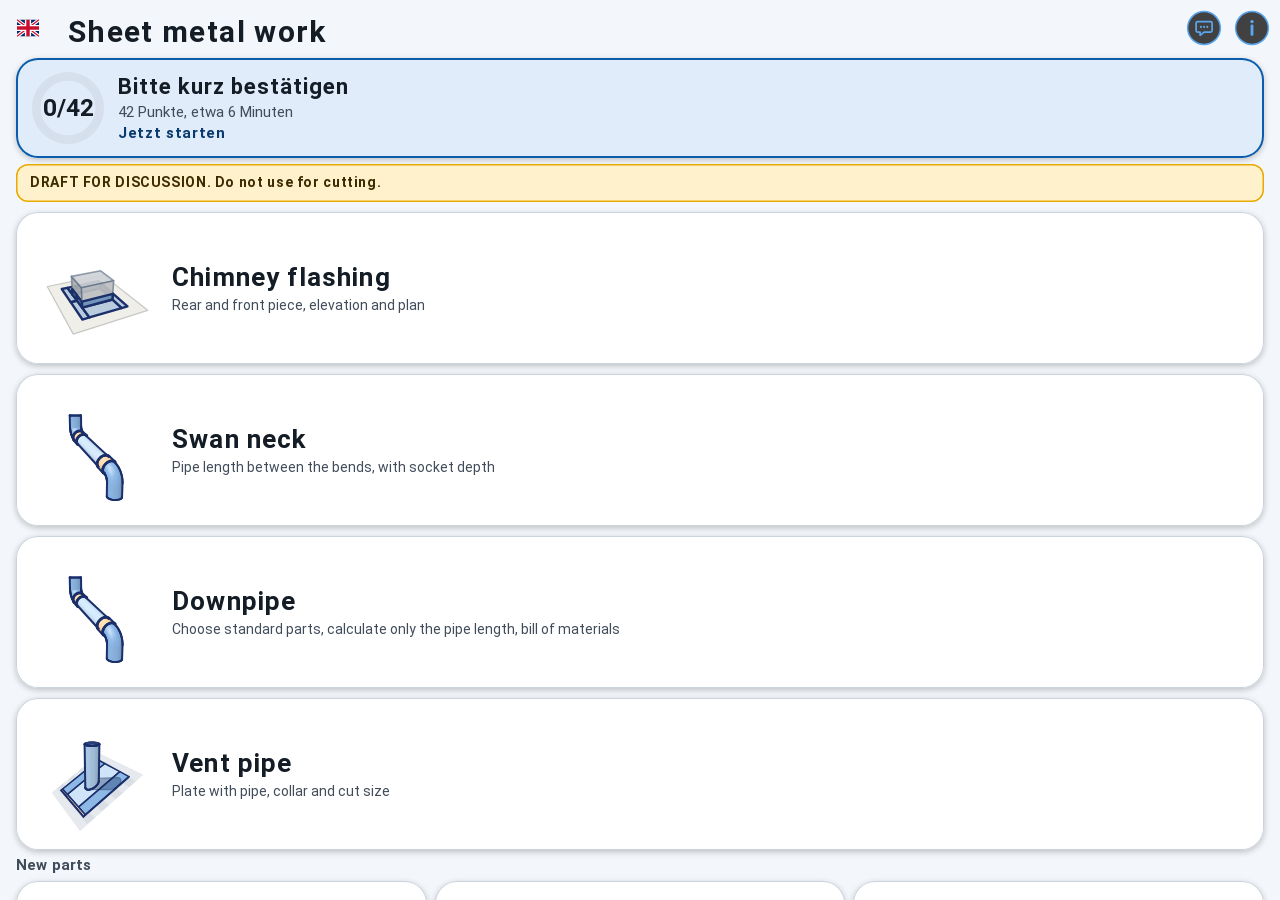
==== spengler/index.html @ cf6b76e5 "Spengler Web: Fallrohr als Normteile-Planer (Bauteile, Rohrlaenge, Materialliste, Blatt), Werkstoff " ====
<!doctype html>
<html lang="de">
<head>
<meta charset="utf-8">
<meta name="viewport" content="width=device-width, initial-scale=1, maximum-scale=1, viewport-fit=cover">
<meta name="color-scheme" content="light">
<meta name="theme-color" content="#F3F6FA">
<meta name="apple-mobile-web-app-capable" content="yes">
<meta name="mobile-web-app-capable" content="yes">
<meta name="apple-mobile-web-app-status-bar-style" content="default">
<meta name="apple-mobile-web-app-title" content="Spengler">
<meta name="format-detection" content="telephone=no">
<title>Spenglerarbeiten</title>
<link rel="manifest" href="manifest.webmanifest">
<link rel="icon" href="icon.svg" type="image/svg+xml">
<link rel="apple-touch-icon" href="apple-touch-icon.png">
<link rel="stylesheet" href="app.css">
</head>
<body>
<div id="app"></div>
<noscript>Diese Seite braucht JavaScript.</noscript>
<script src="texte.js"></script>
<script src="texte_weitere.js"></script>
<script src="neueteile_daten.js"></script>
<script src="normteile_daten.js"></script>
<script src="kern.js"></script>
<script src="zeichnung.js"></script>
<script src="weitereblaetter.js"></script>
<script src="neuezeichnung.js"></script>
<script src="szene3d.js"></script>
<script src="basis.js"></script>
<script src="blatt.js"></script>
<script src="normteile.js"></script>
<script src="neueblatt.js"></script>
<script src="fallrohr.js"></script>
<script src="dialoge.js"></script>
<script src="skizze.js"></script>
<script src="weitereseite.js"></script>
<script src="neueteile.js"></script>
<script src="home.js"></script>
<script src="alt.js"></script>
<script src="weitere.js"></script>
<script src="rohr.js"></script>
<script src="kaminaltblatt.js"></script>
<script src="kaminalt.js"></script>
<script src="verteiler.js"></script>
<script src="bestaetigen_daten.js"></script>
<script src="bestaetigen.js"></script>
<script src="kommentar.js"></script>
<script src="app.js"></script>
</body>
</html>
---- spengler/app.css ----
/* Spengler-Web: Stil wie die Android-App (A/Ui.kt Stil). 1 dp = 1 CSS px, 1 sp = 1 CSS px. */
@font-face { font-family: Roboto; font-weight: 400; src: url(fonts/Roboto-Regular.woff) format('woff'); font-display: block; }
@font-face { font-family: Roboto; font-weight: 700; letter-spacing: .045em; src: url(fonts/Roboto-Bold.woff) format('woff'); font-display: block; }
:root {
  --pri: #0B5CAB; --pri-dunkel: #083A6E; --tonal: #E0ECF9; --text: #141C26; --text2: #404C5A; --linie: #CBD3DD; --feldrand: #7A8796;
  --bg: #F3F6FA; --flaeche: #fff; --warn-fuell: #FFF1CC; --warn-rand: #E8A900; --warn-text: #3D2B00; --fehler: #B00020; --fehler-fuell: #FFF0F1;
  --ok-fuell: #DEF3E5; --ok-text: #105E32;
  --si-top: env(safe-area-inset-top, 0px); --si-right: env(safe-area-inset-right, 0px); --si-bottom: env(safe-area-inset-bottom, 0px); --si-left: env(safe-area-inset-left, 0px);
  --vh: 100dvh; --ime: 0px;
}
* { box-sizing: border-box; -webkit-tap-highlight-color: transparent; }
html, body { margin: 0; height: 100%; background: var(--bg); color: var(--text); font-family: Roboto, system-ui, sans-serif; font-size: 16px; line-height: 1.265; letter-spacing: .01em; overscroll-behavior: none; -webkit-text-size-adjust: 100%; }
body { position: fixed; inset: 0; overflow: hidden; -webkit-user-select: none; user-select: none; }
input, textarea { -webkit-user-select: text; user-select: text; }
#app { position: absolute; left: 0; top: 0; width: 100%; height: var(--vh); overflow: hidden; background: var(--bg); }
button { font: inherit; color: inherit; border: 0; background: none; padding: 0; margin: 0; cursor: pointer; text-align: center; touch-action: manipulation; }

/* ---------------------------------------------------------------- Seiten */
.seite { position: absolute; inset: 0; overflow-y: auto; overflow-x: hidden; -webkit-overflow-scrolling: touch; background: var(--bg);
  padding: var(--si-top) var(--si-right) var(--si-bottom) var(--si-left); }
.inhalt { padding: 12px 16px 48px; }
.inhalt > * { display: block; }
.mt0 { margin-top: 0 } .mt4 { margin-top: 4px } .mt6 { margin-top: 6px } .mt8 { margin-top: 8px } .mt10 { margin-top: 10px } .mt12 { margin-top: 12px } .mt14 { margin-top: 14px } .mt18 { margin-top: 18px } .mt22 { margin-top: 22px } .mt24 { margin-top: 24px }
.txt { font-size: 18px; } .fett { font-weight: 700; letter-spacing: .045em; } .grau { color: var(--text2); }
.titel { line-height: 1.34; font-weight: 700; letter-spacing: .045em; white-space: nowrap; overflow: hidden; color: var(--text); }

/* Overlay-Knoepfe oben: Zurueck, Sprache, Info */
.ov { position: fixed; z-index: 30; width: 48px; height: 48px; top: calc(var(--si-top) + 4px); display: flex; align-items: center; justify-content: center; }
.ov.links { left: calc(var(--si-left) + 4px); } .ov.rechts { right: calc(var(--si-right) + 4px); }
.ov.zur { width: 52px; height: 52px; left: calc(var(--si-left) + 4px); }
.ov.flagge { font-size: 22px; transition: opacity .12s; }
.ov.flagge.rechts2 { right: calc(var(--si-right) + 52px); }
.ov svg { display: block; }
.ov.weg { opacity: 0; pointer-events: none; }
.ovi { transition: opacity .12s; }

/* ---------------------------------------------------------------- Bausteine */
.karte { background: #fff; border-radius: 16px; padding: 14px 16px 16px; box-shadow: inset 0 0 0 1px var(--linie), 0 1px 3px rgba(0,0,0,.2); }
.karte > * { margin-top: 8px; }
.warnband { background: var(--warn-fuell); box-shadow: inset 0 0 0 1.5px var(--warn-rand); border-radius: 12px; padding: 10px 14px; color: var(--warn-text); font-weight: 700; letter-spacing: .045em; font-size: 16px; }
.infoband { background: var(--tonal); border-radius: 12px; padding: 10px 14px; color: var(--pri-dunkel); font-weight: 700; letter-spacing: .045em; font-size: 15px; }
.knopf { display: block; width: 100%; min-height: 56px; border-radius: 16px; font-size: 18px; font-weight: 700; letter-spacing: .045em; padding: 8px 12px; background: var(--tonal); color: var(--pri); position: relative; overflow: hidden; }
.knopf.prim { min-height: 60px; background: var(--pri); color: #fff; }
.knopf:active, .tonal:active { filter: brightness(.94); }
.knopf.prim:active { filter: brightness(1.12); }
.knopf[disabled] { opacity: .5; pointer-events: none; }
.zeile { display: flex; } .zeile > * { flex: 1 1 0; min-width: 0; }
.zeile.g6 > * + * { margin-left: 6px; } .zeile.g8 > * + * { margin-left: 8px; }

.feld { display: block; } .feld .lab { font-size: 16px; font-weight: 700; letter-spacing: .045em; padding: 0 0 4px 2px; }
.feld input, .feld textarea { display: block; width: 100%; height: 41px; border-radius: 12px; border: 1.5px solid var(--feldrand); background: #fff; color: var(--text); font: 400 20px/1.265 Roboto, sans-serif; padding: 0 14px; outline: none; -webkit-appearance: none; appearance: none; margin: 0; }
.feld input:focus, .feld textarea:focus { border: 2.5px solid var(--pri); padding: 0 13px; }
.feld.fehler input { background: var(--fehler-fuell); border: 2px solid var(--fehler); padding: 0 13.5px; }
.feld.fehler input:focus { border-width: 3px; padding: 0 12.5px; }
.feld .fm { display: none; font-size: 14px; font-weight: 700; letter-spacing: .045em; color: var(--fehler); padding: 4px 2px 0 4px; }
.feld.fehler .fm { display: block; }
.zweispalt { display: flex; align-items: flex-start; } .zweispalt > * { flex: 1 1 0; min-width: 0; } .zweispalt > * + * { margin-left: 8px; }

.segment { display: flex; } .segment button { flex: 1 1 0; min-width: 0; min-height: 56px; border-radius: 12px; font-size: 17px; background: #fff; border: 1.5px solid var(--feldrand); color: var(--text); }
.segment button + button { margin-left: 6px; }
.segment button.an { background: var(--pri); border-color: var(--pri); color: #fff; font-weight: 700; letter-spacing: .045em; }

.waehler { position: relative; display: block; width: 100%; min-height: 56px; border-radius: 12px; border: 1.5px solid var(--feldrand); background: #fff; }
.waehler select { -webkit-appearance: none; appearance: none; width: 100%; min-height: 53px; border: 0; background: transparent; font: 400 19px Roboto, sans-serif; color: var(--text); padding: 0 40px 0 14px; outline: none; border-radius: 12px; }
.waehler svg { position: absolute; right: 12px; top: 14px; pointer-events: none; }

.mehrknopf { display: block; width: 100%; min-height: 56px; border-radius: 14px; background: var(--tonal); color: var(--pri-dunkel); text-align: left; padding: 6px 14px; font-size: 16px; }
.mehrknopf b { font-weight: 700; letter-spacing: .045em; } .mehrknopf small { font-size: 13.12px; display: block; }
.tonalbtn { background: var(--tonal); color: var(--pri); border-radius: 12px; }

/* ---------------------------------------------------------------- Start */
.kachel { display: flex; background: #fff; border-radius: 22px; box-shadow: inset 0 0 0 1px var(--linie), 0 2px 6px rgba(0,0,0,.22); text-align: left; width: 100%; transform: scale(1); transition: transform .26s cubic-bezier(.34,2.2,.64,1); position: relative; overflow: hidden; }
.kachel.druck { transform: scale(.965); transition: transform .11s linear; }
.kachel.gross { align-items: center; padding: 10px 14px 10px 10px; }
.kachel .rahmen { width: 132px; height: 132px; flex: none; background: #fff; border-radius: 16px; overflow: hidden; position: relative; pointer-events: none; }
.kachel .rahmen canvas { display: block; width: 100%; height: 100%; }
.kachel .tk { flex: 1 1 0; min-width: 0; margin-left: 14px; }
.kachel .tname { font-weight: 700; letter-spacing: .045em; font-size: 26px; white-space: nowrap; overflow: hidden; }
.kachel .tinfo { font-size: 14px; color: var(--text2); margin-top: 4px; display: -webkit-box; -webkit-line-clamp: 3; -webkit-box-orient: vertical; overflow: hidden; }
.kachel.klein { flex-direction: column; align-items: center; padding: 16px 10px; text-align: center; }
.kachel.klein .sym { width: 92px; height: 92px; } .kachel.klein .tname { font-size: 20px; margin-top: 8px; white-space: normal; text-align: center; width: 100%; }
.kachel.folgt { padding-bottom: 14px !important; background: #ECF0F5; box-shadow: inset 0 0 0 1px var(--linie); border-radius: 18px; flex-direction: column; align-items: center; padding: 12px 4px; }
.kachel.folgt .sym { width: 52px; height: 52px; } .kachel.folgt .tname { font-size: 15px; color: #5D6670; margin-top: 8px; width: 100%; text-align: center; }
.kachel.folgt .fl { font-size: 13px; color: #64707A; }
.weiterekopf { display: block; width: 100%; min-height: 56px; border-radius: 16px; background: var(--tonal); color: var(--pri-dunkel); text-align: left; padding: 6px 16px; font-size: 16px; }
.zweiknoepfe { display: flex; } .zweiknoepfe > button { flex: 1 1 0; border-radius: 18px; background: var(--tonal); padding: 14px 10px; text-align: center; }
.zweiknoepfe > button + button { margin-left: 12px; } .zweiknoepfe > button:first-child { margin-right: 0; }
.zweiknoepfe b { display: block; font-size: 17px; } .zweiknoepfe span { display: block; font-size: 14px; color: var(--text2); }

/* ---------------------------------------------------------------- Eingabeseiten */
.sk { position: absolute; inset: 0; display: flex; flex-direction: column; background: var(--bg); padding: var(--si-top) var(--si-right) var(--si-bottom) var(--si-left); }
.sk.quer { flex-direction: row; }
.skkopf { display: flex; flex-direction: column; padding: 2px 12px 6px; background: var(--bg); flex: none; min-height: 0; }
.sk.quer .skkopf { flex: 1.25 1 0; }
.sktitel { height: 58px; flex: none; padding: 0 156px 0 56px; display: flex; align-items: center; font-weight: 700; letter-spacing: .045em; font-size: 22px; white-space: nowrap; }
.reiterzeile { height: 52px; flex: none; display: flex; align-items: center; }
.sk.quer .reiterzeile { padding-left: 60px; }
.chip { height: 48px; padding: 0 clamp(7px, 2.3vw, 14px); flex: 0 1 auto; min-width: 0; border-radius: 12px; font-size: 15px; background: #fff; border: 1.5px solid var(--feldrand); color: var(--text); white-space: nowrap; }
.chip + .chip { margin-left: 6px; } .chip.an { background: var(--pri); border-color: var(--pri); color: #fff; font-weight: 700; letter-spacing: .045em; }
.pdfknopf { height: 48px; padding: 0 clamp(8px, 2.6vw, 14px); flex: none; border-radius: 12px; font-size: 15px; background: var(--tonal); color: var(--pri); margin-left: auto; }
.skkarte { position: relative; flex: 1 1 0; min-height: 0; background: #fff; box-shadow: inset 0 0 0 1px var(--linie); border-radius: 18px; overflow: hidden; }
.skkarte canvas { position: absolute; left: 0; top: 0; width: 100%; height: 100%; display: block; }
.kippgross { position: absolute; top: 6px; right: 6px; width: 48px; height: 48px; border-radius: 24px; background: var(--tonal); display: flex; align-items: center; justify-content: center; }
.kipp { position: absolute; top: 6px; left: 6px; display: flex; background: var(--tonal); border-radius: 22px; padding: 3px; }
.kipp button { width: 54px; height: 42px; border-radius: 19px; font-size: 15px; font-weight: 700; letter-spacing: .045em; color: var(--pri); }
.kipp button.an { background: var(--pri); color: #fff; }
.primbox { padding: 2px 12px 8px; background: transparent; flex: none; margin-top: 6px; }
.primbox .bt { font-size: 14px; font-weight: 700; letter-spacing: .045em; }
.primreihe { display: flex; align-items: flex-end; margin-top: 4px; } .primreihe > * { flex: 1 1 0; min-width: 0; } .primreihe > * + * { margin-left: 8px; }
.primreihe .lab { font-size: 14px; padding-bottom: 2px; display: -webkit-box; -webkit-line-clamp: 2; -webkit-box-orient: vertical; overflow: hidden; }
.skscroll { flex: 1 1 0; min-height: 0; overflow-y: auto; -webkit-overflow-scrolling: touch; background: var(--bg); }
.sk.quer .skrechts { flex: 1 1 0; display: flex; flex-direction: column; min-width: 0; min-height: 0; }
.skinhalt { padding: 12px 16px 24px; }
.skinhalt > * { display: block; }
.leiste { flex: none; background: #fff; box-shadow: inset 0 1px 0 var(--linie), 0 -3px 10px rgba(0,0,0,.18); padding: 11px 12px 3px 16px; display: flex; align-items: center; position: relative; z-index: 5; }
.sk.quer .leiste { padding-top: 6px; padding-bottom: 6px; }
.leiste .lt { flex: 1 1 0; min-width: 0; } .leiste .ll { font-size: 13px; color: var(--text2); white-space: nowrap; overflow: hidden; }
.leiste .lw { font-size: 26px; height: 36px; font-weight: 700; letter-spacing: .045em; color: var(--pri-dunkel); white-space: nowrap; line-height: 36px; transform-origin: left center; }
.leiste .teilen { flex: none; min-height: 55px; min-width: 104px; padding: 0 18px; border-radius: 16px; background: var(--pri); color: #fff; font-size: 17px; font-weight: 700; letter-spacing: .045em; margin-left: 8px; transition: transform .14s; }
.leiste .teilen.ok { background: var(--ok-text); }

.band-hint { font-size: 14px; }
.stat { font-size: 16px; }

/* ---------------------------------------------------------------- Dialoge */
.scrim { position: fixed; inset: 0; background: rgba(0,0,0,.32); z-index: 100; display: flex; align-items: center; justify-content: center; padding: calc(var(--si-top) + 24px) 24px calc(var(--si-bottom) + 24px); }
.dialog { background: #ECF1F9; border-radius: 28px; width: 100%; max-width: 560px; max-height: 100%; display: flex; flex-direction: column; overflow: hidden; box-shadow: 0 6px 24px rgba(0,0,0,.3); }
.dialog.tint { background: #ECF1F9; }
.dialog .dk { overflow-y: auto; -webkit-overflow-scrolling: touch; padding: 16px 20px 12px; }
.dialog h2 { margin: 0; font-size: 20px; font-weight: 700; letter-spacing: .045em; }
.dlgtext { font-size: 14px; color: var(--text2); }
.dlgbtn { background: var(--tonal); color: var(--pri); }
.listeneintrag { display: flex; align-items: center; min-height: 48px; padding: 0 24px; font-size: 16px; width: 100%; text-align: left; }
.radio { width: 20px; height: 20px; border-radius: 10px; border: 2px solid var(--text2); margin-right: 16px; flex: none; position: relative; }
.radio.an { border-color: #54586A; } .radio.an::after { content: ''; position: absolute; inset: 3px; border-radius: 50%; background: #54586A; }
.scrim:has(> .dialog:not(.info)) { padding-left: 35px; padding-right: 35px; }
.info { background: #1F1F1F; color: #fff; }
.info .dk { padding: 20px; }
.info .icard { background: #2C2C2E; border-radius: 16px; padding: 20px; margin-top: 20px; }
.info .ititel { color: #5AA7F0; font-weight: 700; letter-spacing: .045em; font-size: 15px; }
.info .ibody { letter-spacing: .025em; font-size: 14px; color: rgba(255,255,255,.85); line-height: 1.3 * 1.265; }
.info a, .info .ilink { color: #5AA7F0; font-weight: 700; letter-spacing: .045em; font-size: 15px; display: block; padding: 8px 0; text-decoration: none; text-align: left; }
.info .iok { display: block; margin-left: auto; padding: 10px 24px; color: #5AA7F0; font-weight: 700; letter-spacing: .045em; font-size: 14px; }
.vollbild { position: fixed; left: 0; top: 0; right: 0; bottom: 0; z-index: 120; background: #fff; touch-action: none; }
.vollbild canvas { position: absolute; inset: 0; width: 100%; height: 100%; display: block; }
.vollbild .zu { position: absolute; top: 28px; right: calc(var(--si-right) + 12px); width: 56px; height: 56px; border-radius: 28px; background: var(--tonal); color: var(--pri); font-size: 22px; }
.vollbild .tipp { position: absolute; bottom: 0; padding-bottom: calc(16px + env(safe-area-inset-bottom, 0px)); left: 0; right: 0; text-align: center; font-size: 13px; color: var(--text2); pointer-events: none; animation: tippaus .6s ease 4s forwards; }
@keyframes tippaus { to { opacity: 0; } }
.vorschau { position: fixed; inset: 0; z-index: 120; background: var(--bg); display: flex; flex-direction: column; padding: var(--si-top) var(--si-right) var(--si-bottom) var(--si-left); }
.vorschau .vs { flex: 1 1 0; overflow: auto; background: #D0D6DE; -webkit-overflow-scrolling: touch; }
.vorschau img { display: block; background: #fff; }
.toast { position: fixed; left: 50%; bottom: calc(var(--si-bottom) + 64px); transform: translateX(-50%); background: #323232; color: #fff; border-radius: 22px; padding: 12px 20px; font-size: 14px; z-index: 200; max-width: 80%; text-align: center; }

.stand { display: block; font-size: 14px; font-weight: 700; letter-spacing: .045em; border-radius: 10px; padding: 3px 10px; }
.u-ch { background: var(--ok-fuell); color: var(--ok-text); } .u-ausland { background: var(--tonal); color: var(--pri-dunkel); } .u-annahme { background: var(--warn-fuell); color: var(--warn-text); } .u-unbelegt { background: var(--fehler-fuell); color: var(--fehler); }
.rmknopf { background: var(--tonal); color: var(--pri); font-weight: 700; letter-spacing: .045em; border-radius: 16px; min-height: 56px; padding: 0 2px; font-size: 14px; white-space: nowrap; }
.rmdlgbtn { min-height: 68px; border-radius: 12px; font-size: 14px; background: #fff; border: 1.5px solid var(--feldrand); }
.rmdlgbtn.an { background: var(--pri); border-color: var(--pri); color: #fff; font-weight: 700; letter-spacing: .045em; }
.erfolg { width: 130px; height: 130px; display: block; margin: 0 auto; }

@media (prefers-color-scheme: dark) { /* Die Android-App ist durchgehend hell (Theme.Material3.Light), darum bleibt auch die Web-Fassung hell. */ }

/* ---------------------------------------------------------------- Weitere Teile (alt.js): fester Kopf, Inhalt, Leiste */
.sk.alt { flex-direction: column; }
.sktitel.alt { height: 44px; align-items: flex-start; line-height: 1.34; }
.flexspalte { display: flex; flex-direction: column; }
.kopftag { position: absolute; z-index: 2; pointer-events: none; font-weight: 700; letter-spacing: .045em; white-space: nowrap; }
.kopftag.links { left: 10px; top: 10px; font-size: 13px; color: #fff; background: var(--pri); border-radius: 12px; padding: 3px 10px; line-height: 1.265; }
.kopftag.rechts { right: 10px; top: 10px; font-size: 18px; color: var(--pri-dunkel); background: var(--tonal); border-radius: 12px; padding: 4px 10px; line-height: 1.265; }
.kopftag.rechts:empty { display: none; }
.leiste.alt { padding: 10px 12px 10px 16px; }
.leiste.alt .at { font-size: 19px; font-weight: 700; letter-spacing: .045em; color: var(--text); line-height: 1.265; white-space: nowrap; overflow: hidden; }
.leiste.alt .ad { font-size: 14px; color: var(--text2); line-height: 1.265; white-space: nowrap; overflow: hidden; }
.leiste.alt .teilen { font-size: 20px; min-height: 56px; min-width: 104px; margin-left: 0; }
.sk.alt .feld input, .sk.alt .feld textarea { height: 56px; }
.chips { display: flex; overflow-x: auto; scrollbar-width: none; -webkit-overflow-scrolling: touch; }
.chips::-webkit-scrollbar { display: none; }
.chipk { flex: none; min-height: 56px; min-width: 64px; padding: 0 18px; border-radius: 24px; font-size: 16px; background: #fff; border: 1.5px solid var(--feldrand); color: var(--text); margin-right: 6px; }
.chipk.an { background: var(--pri); border-color: var(--pri); color: #fff; font-weight: 700; letter-spacing: .045em; }
.haken { display: flex; align-items: center; min-height: 56px; font-size: 16px; color: var(--text); }
.haken input { width: 18px; height: 18px; accent-color: var(--pri); margin: 0 14px 0 3px; flex: none; }
.seek { display: block; width: 100%; height: 56px; accent-color: var(--pri); padding: 0 18px; margin: 0; background: transparent; }

/* ---------------------------------------------------------------- Kamin alt: Skizze mit Feldern (FeldSkizze), Erfolgskarte */
.fskizze { position: relative; width: 100%; margin-top: 8px; }
.fskizze canvas { position: absolute; left: 0; top: 0; width: 100%; display: block; }
.fsfeld { position: absolute; width: 84px; height: 56px; border-radius: 10px; border: 1.5px solid var(--feldrand); background: #fff; color: var(--text); font: 400 19px/1.265 Roboto, sans-serif; text-align: center; padding: 0 2px; outline: none; -webkit-appearance: none; appearance: none; margin: 0; }
.fsfeld::placeholder { color: rgb(160,160,160); opacity: 1; }
.fsfeld:focus { border: 2.5px solid var(--pri); padding: 0 1px; }
.fsfeld.fehler { background: var(--fehler-fuell); border: 2px solid var(--fehler); }
.fsfeld.fehler:focus { border-width: 3px; }
.feld input.vorschlag::placeholder { color: var(--pri); opacity: 1; }
.erfolgkarte { display: flex; align-items: center; background: var(--ok-fuell); border: 1.5px solid #96CDAA; border-radius: 16px; padding: 8px 12px; }
.erfolgkarte > * { margin-top: 0; }

/* ---------------------------------------------------------------- Kurz bestaetigen (BestaetigenActivity.kt) */
.bring { position: relative; flex: none; } .bring svg { display: block; }
.bring .bz { position: absolute; inset: 0; display: flex; align-items: center; justify-content: center; font-weight: 700; color: var(--text); letter-spacing: 0; }
.bkarte { display: flex; align-items: center; width: 100%; padding: 14px 16px; border-radius: 22px; background: var(--tonal); box-shadow: inset 0 0 0 2px var(--pri), 0 2px 6px rgba(0,0,0,.22); text-align: left; transition: transform .26s cubic-bezier(.34,2.2,.64,1); }
.bkarte:active { transform: scale(.985); transition: transform .11s linear; }
.btext { flex: 1 1 0; min-width: 0; margin-left: 14px; }
.btitel { font-size: 22px; font-weight: 700; letter-spacing: .045em; }
.bunter { font-size: 15px; color: var(--text2); margin-top: 2px; } .bstand { font-size: 15px; font-weight: 700; letter-spacing: .045em; color: var(--pri-dunkel); margin-top: 2px; }
.bkopf { display: flex; align-items: center; } .brt { font-size: 16px; font-weight: 700; letter-spacing: .045em; } .bhinweis { font-size: 14px; color: var(--text2); margin-top: 4px; }
.bgruppe { display: flex; align-items: center; } .bgn { flex: 1 1 0; font-size: 21px; font-weight: 700; letter-spacing: .045em; color: var(--pri-dunkel); }
.bgz { font-size: 15px; font-weight: 700; letter-spacing: .045em; color: var(--text2); } .bgz.ok { color: var(--ok-text); }
.bk { background: #fff; border-radius: 16px; padding: 14px 16px 16px; box-shadow: inset 0 0 0 1px var(--linie), 0 1px 3px rgba(0,0,0,.2); }
.bk.ok { background: var(--ok-fuell); box-shadow: inset 0 0 0 1.5px #78BE8C, 0 1px 3px rgba(0,0,0,.2); }
.bpunkt { display: flex; align-items: center; justify-content: space-between; font-size: 13px; font-weight: 700; letter-spacing: .045em; color: var(--text2); min-height: 34px; }
.bhaken { width: 34px; height: 34px; margin: 0; }
.bfrage { font-size: 18px; font-weight: 700; letter-spacing: .045em; margin-top: 4px; }
.bvorgabe { font-size: 24px; font-weight: 700; letter-spacing: .045em; color: var(--pri-dunkel); background: var(--tonal); border-radius: 12px; padding: 12px 14px; margin-top: 10px; overflow-wrap: anywhere; }
.bquelle { font-size: 12.5px; color: var(--text2); margin-top: 6px; }
.bjnr { display: flex; margin-top: 12px; } .bjnr .bjn + .bjn { margin-left: 10px; }
.bjn { flex: 1 1 0; min-width: 0; height: 60px; border-radius: 12px; font-size: 18px; background: #fff; border: 1.5px solid var(--feldrand); color: var(--text); padding: 0 4px; }
.bjn.an { background: var(--pri); border-color: var(--pri); color: #fff; font-weight: 700; letter-spacing: .045em; }
.bpanel { display: none; margin-top: 10px; } .blab { font-size: 14px; font-weight: 700; letter-spacing: .045em; color: var(--text2); }
.bfeld { display: block; width: 100%; min-height: 56px; margin: 4px 0 0; border-radius: 12px; border: 1.5px solid var(--feldrand); background: #fff; color: var(--text); font: 400 20px/1.265 Roboto, sans-serif; padding: 10px 14px; outline: none; -webkit-appearance: none; appearance: none; resize: none; }
.bfeld:focus { border: 2.5px solid var(--pri); padding: 9px 13px; }
.bfr { display: flex; margin-top: 8px; } .bfr .knopf { min-height: 52px; font-size: 16px; } .bfr .knopf + .knopf { margin-left: 10px; }
.bfotoinfo { font-size: 14px; color: var(--text2); margin-top: 4px; }
.bsende { background: #fff; border-radius: 18px; padding: 16px; box-shadow: inset 0 0 0 2px var(--pri); }

/* ---------------------------------------------------------------- Kommentar (Text, Sprachnachricht, Foto) */
.ov.km.p2 { right: calc(var(--si-right) + 52px); } .ov.km.p3 { right: calc(var(--si-right) + 100px); }
.kmlink { display: flex; align-items: center; gap: 6px; margin-top: 10px; min-height: 40px; padding: 0 4px; font-size: 14px; font-weight: 700; letter-spacing: .03em; color: var(--pri); }
.kmmenue { display: flex; width: 100%; align-items: center; gap: 14px; text-align: left; background: #fff; border-radius: 16px; padding: 12px 16px; min-height: 64px; box-shadow: inset 0 0 0 1px var(--linie), 0 1px 3px rgba(0,0,0,.2); }
.kmmenue:active { filter: brightness(.96); }
.kmmtext { display: block; flex: 1 1 0; min-width: 0; } .kmmtext b { display: block; font-size: 17px; letter-spacing: .03em; } .kmmsub { display: block; font-size: 14px; color: var(--text2); margin-top: 2px; }
.scrim.km { align-items: flex-end; padding: 0; }
.kmblatt { max-width: 560px; border-radius: 24px 24px 0 0; max-height: calc(100% - var(--si-top) - 8px); padding-bottom: var(--si-bottom); }
.kmdk { padding: 16px 20px 8px; }
.kmkopf { display: flex; align-items: center; gap: 10px; } .kmkopf h2 { margin: 0; font-size: 22px; }
.kmkontext { margin-top: 8px; font-size: 14px; color: var(--text2); background: #fff; border-radius: 12px; padding: 6px 10px; box-shadow: inset 0 0 0 1px var(--linie); }
.kmtext { display: block; width: 100%; margin-top: 12px; font: 400 18px Roboto, sans-serif; padding: 10px 14px; border: 1.5px solid var(--feldrand); border-radius: 12px; resize: none; outline: none; background: #fff; min-height: 96px; color: var(--text); }
.kmtext:focus { border-color: var(--pri); }
.kmmic { width: 100%; min-height: 64px; margin-top: 12px; border-radius: 18px; background: var(--pri); color: #fff; font-size: 20px; font-weight: 700; letter-spacing: .045em; display: flex; align-items: center; justify-content: center; gap: 10px; touch-action: none; -webkit-touch-callout: none; -webkit-user-select: none; user-select: none; transition: transform .12s; }
.kmmic:active { transform: scale(.985); }
.kmmic.stopp { background: #B3261E; } .kmmic[disabled] { opacity: .45; }
.kmpunkt { display: inline-block; width: 12px; height: 12px; border-radius: 50%; background: #B3261E; animation: kmblink 1s ease-in-out infinite; } .kmmic.stopp .kmpunkt { background: #fff; }
@keyframes kmblink { 50% { opacity: .35; } }
.kmlauf { display: flex; align-items: center; gap: 8px; margin-top: 12px; font-size: 16px; font-weight: 700; } .kmzeit { font-size: 24px; font-variant-numeric: tabular-nums; margin-left: auto; } .kmmax { color: var(--text2); font-weight: 400; font-size: 14px; }
.kmpegel { height: 12px; margin-top: 8px; background: #D6E0EC; border-radius: 6px; overflow: hidden; } .kmpegelfuell { width: 100%; height: 100%; background: #188246; transform-origin: left center; transform: scaleX(.02); }
.kmhinweis { font-size: 14px; color: var(--text2); margin-top: 6px; line-height: 1.3; }
.kmerkl { margin-top: 10px; font-size: 15px; line-height: 1.35; background: var(--tonal); color: var(--pri-dunkel); border-radius: 12px; padding: 10px 12px; }
.kmzeile { display: flex; gap: 8px; margin-top: 10px; } .kmzeile .knopf { flex: 1 1 0; min-width: 0; min-height: 52px; font-size: 16px; }
.kmfertig { display: flex; align-items: center; gap: 8px; margin-top: 12px; font-size: 16px; font-weight: 700; letter-spacing: .03em; }
.kmblatt audio { display: block; width: 100%; height: 44px; margin-top: 8px; }
.kmthumbs { display: flex; gap: 10px; margin-top: 8px; } .kmthumb { position: relative; width: 64px; height: 64px; } .kmthumb img { width: 100%; height: 100%; object-fit: cover; border-radius: 10px; box-shadow: inset 0 0 0 1px var(--linie); }
.kmx { position: absolute; top: -8px; right: -8px; width: 28px; height: 28px; border-radius: 14px; background: #151515; color: #fff; font-size: 18px; line-height: 28px; }
.kmfotoinfo { font-size: 14px; color: var(--text2); margin-top: 4px; }
.kmmeld { display: none; margin-top: 8px; font-size: 14px; font-weight: 700; letter-spacing: .03em; color: var(--fehler); line-height: 1.3; } .kmmeld.an { display: block; } .kmmeld.ok { color: var(--ok-text); }
.kmprivat { font-size: 13px; color: var(--text2); margin-top: 14px; line-height: 1.25; }
.kmfuss { display: flex; gap: 8px; padding: 8px 20px 16px; } .kmfuss .knopf { flex: 1 1 0; min-width: 0; }
.kmhaken { display: block; margin: 0 auto; width: 96px; height: 96px; }
.kmitem { background: #fff; border-radius: 14px; padding: 10px 12px; margin-top: 10px; box-shadow: inset 0 0 0 1px var(--linie); }
.kmitkopf { display: flex; align-items: flex-start; gap: 8px; } .kmittitel { flex: 1 1 0; min-width: 0; font-size: 15px; font-weight: 700; letter-spacing: .03em; }
.kmstatus { flex: none; font-size: 12px; font-weight: 700; padding: 2px 8px; border-radius: 10px; background: var(--warn-fuell); color: var(--warn-text); } .kmstatus.ok { background: var(--ok-fuell); color: var(--ok-text); }
.kmitzeit { font-size: 13px; color: var(--text2); margin-top: 2px; } .kmittext { margin-top: 6px; font-size: 16px; white-space: pre-wrap; overflow-wrap: anywhere; }
.kmitaudio { display: flex; align-items: center; gap: 6px; margin-top: 8px; font-size: 14px; font-weight: 700; }
.kmwegbtn { margin-top: 8px; font-size: 13px; color: var(--text2); padding: 6px 4px; text-decoration: underline; } .kmwegbtn.ja { color: var(--fehler); } .kmfrage { display: block; font-size: 13px; margin-top: 8px; } .kmfrage .kmwegbtn { margin-right: 10px; }
.kmweg { margin-top: 8px; } .kmweg .knopf { min-height: 48px; font-size: 15px; } .kmausweg { margin-top: 10px; }
.scrim.km:has(> .dialog), .scrim.km { padding: 0 !important; }
.kmfuss .kmsenden { flex: 1.7 1 0; }
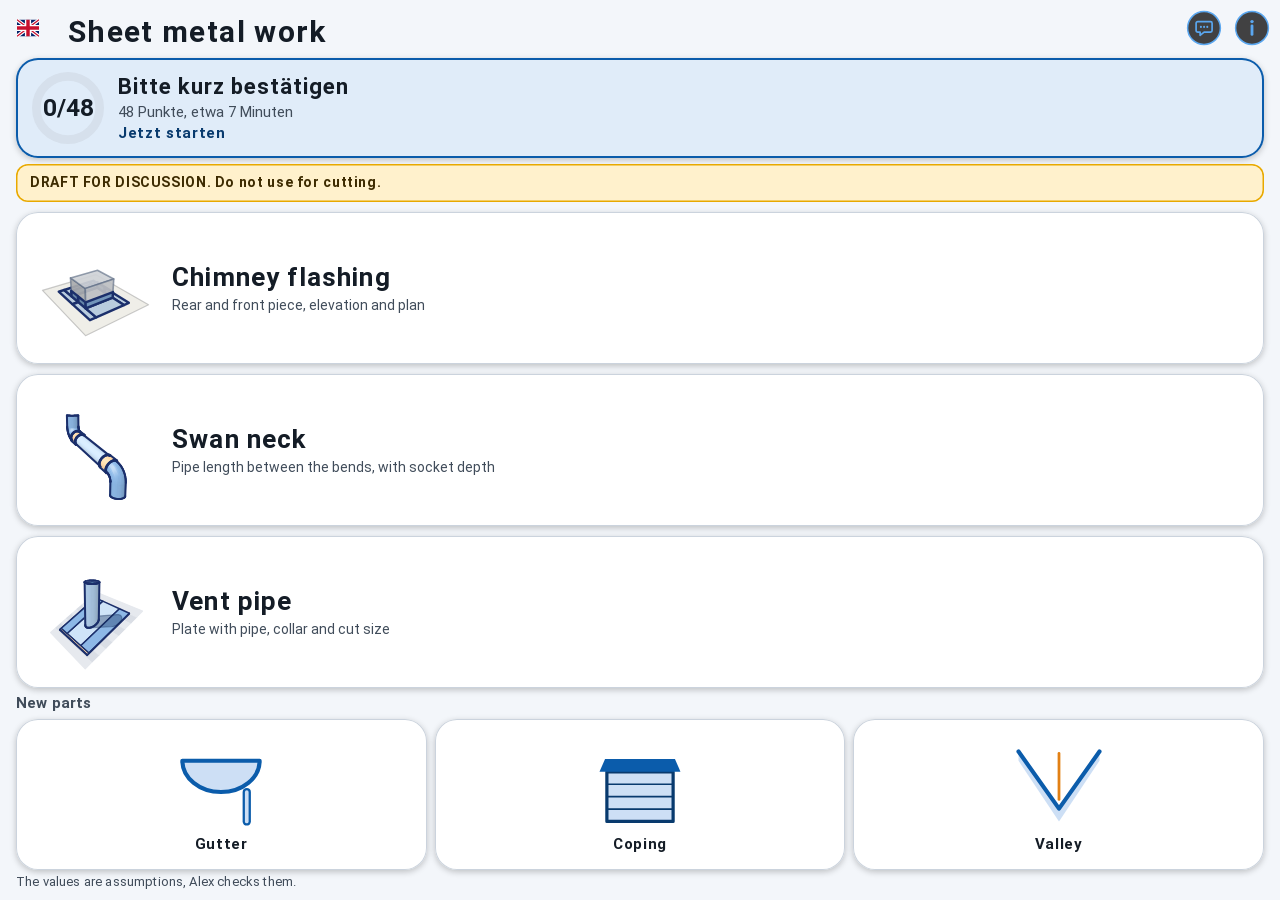
==== commit d275c32b: "Revert "Spengler Web: Fallrohr als Normteile-Planer (Bauteile, Rohrlaenge, Materialliste, Blatt), We" ====
--- a/spengler/index.html
+++ b/spengler/index.html
@@ -32,7 +32,6 @@
 <script src="blatt.js"></script>
 <script src="normteile.js"></script>
 <script src="neueblatt.js"></script>
-<script src="fallrohr.js"></script>
 <script src="dialoge.js"></script>
 <script src="skizze.js"></script>
 <script src="weitereseite.js"></script>
--- a/spengler/app.css
+++ b/spengler/app.css
@@ -64,7 +64,7 @@
 .waehler select { -webkit-appearance: none; appearance: none; width: 100%; min-height: 53px; border: 0; background: transparent; font: 400 19px Roboto, sans-serif; color: var(--text); padding: 0 40px 0 14px; outline: none; border-radius: 12px; }
 .waehler svg { position: absolute; right: 12px; top: 14px; pointer-events: none; }
 
-.mehrknopf { display: block; width: 100%; min-height: 56px; border-radius: 14px; background: var(--tonal); color: var(--pri-dunkel); text-align: left; padding: 6px 14px; font-size: 16px; }
+.mehrknopf { display: block; width: 100%; min-height: 56px; border-radius: 14px; background: var(--tonal); color: var(--text); text-align: left; padding: 6px 14px; font-size: 16px; }
 .mehrknopf b { font-weight: 700; letter-spacing: .045em; } .mehrknopf small { font-size: 13.12px; display: block; }
 .tonalbtn { background: var(--tonal); color: var(--pri); border-radius: 12px; }
 
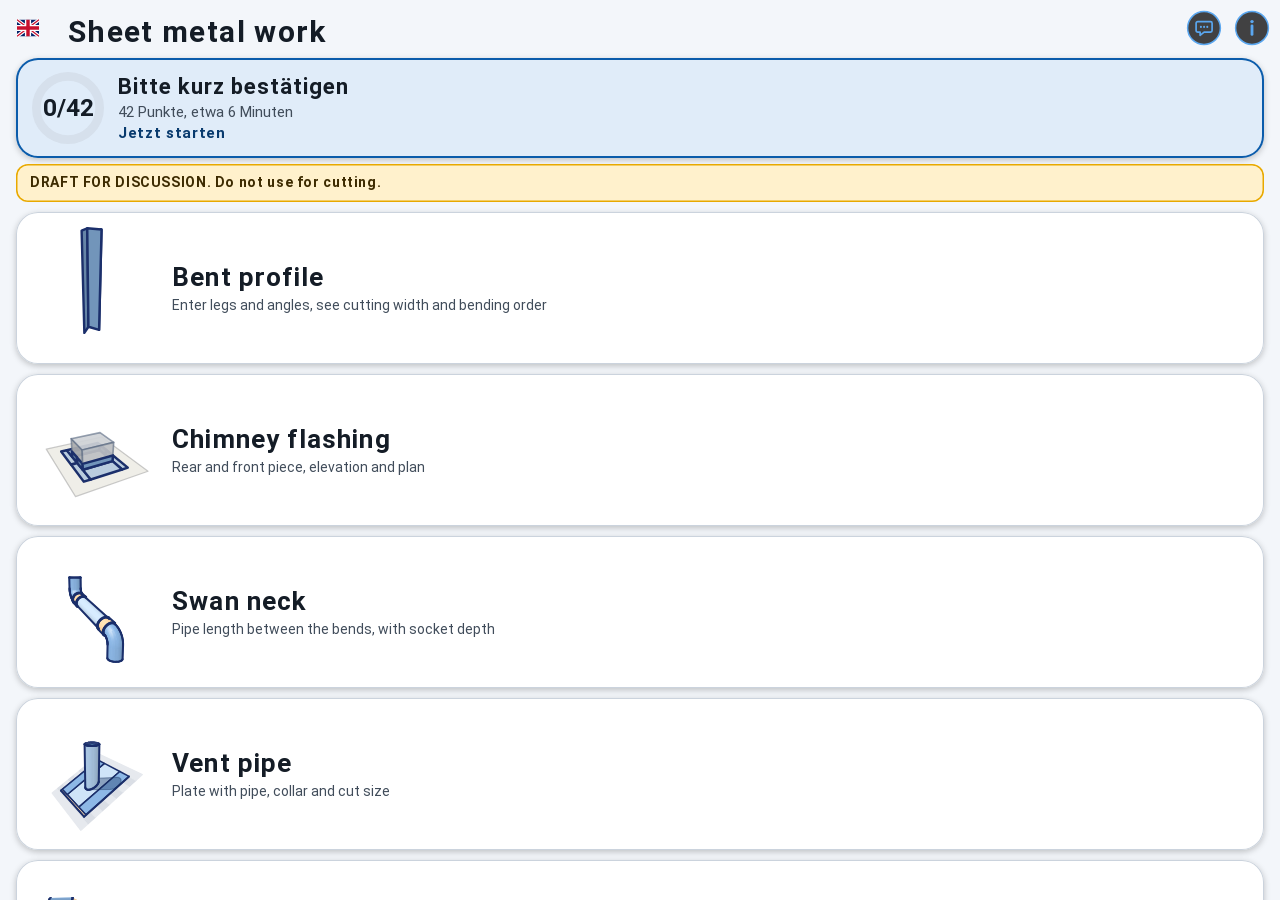
==== commit aaa7414c: "Spengler Web: SEO-Meta (description, canonical, Open Graph), defer-Skripte, Font-Preload, Reiter und" ====
--- a/spengler/index.html
+++ b/spengler/index.html
@@ -11,41 +11,53 @@
 <meta name="apple-mobile-web-app-title" content="Spengler">
 <meta name="format-detection" content="telephone=no">
 <title>Spenglerarbeiten</title>
+<meta name="description" content="Spenglerarbeiten am Handy: Kamineinfassung, Schwanenhals, Dunstrohr, Fallrohr, Dachrinne und mehr mit 3D-Ansicht, Abwicklung und Zuschnittmassen. Entwurf zum Besprechen.">
+<link rel="canonical" href="https://tourist105.github.io/spengler/">
+<meta property="og:type" content="website">
+<meta property="og:locale" content="de_CH">
+<meta property="og:title" content="Spenglerarbeiten">
+<meta property="og:description" content="Kamineinfassung, Schwanenhals, Dunstrohr, Fallrohr, Dachrinne und mehr mit 3D-Ansicht und Abwicklung. Entwurf zum Besprechen.">
+<meta property="og:url" content="https://tourist105.github.io/spengler/">
+<meta property="og:image" content="https://tourist105.github.io/spengler/icon-512.png">
+<meta name="twitter:card" content="summary">
 <link rel="manifest" href="manifest.webmanifest">
 <link rel="icon" href="icon.svg" type="image/svg+xml">
 <link rel="apple-touch-icon" href="apple-touch-icon.png">
+<link rel="preload" href="fonts/Roboto-Regular.woff" as="font" type="font/woff" crossorigin>
+<link rel="preload" href="fonts/Roboto-Bold.woff" as="font" type="font/woff" crossorigin>
 <link rel="stylesheet" href="app.css">
 </head>
 <body>
 <div id="app"></div>
 <noscript>Diese Seite braucht JavaScript.</noscript>
-<script src="texte.js"></script>
-<script src="texte_weitere.js"></script>
-<script src="neueteile_daten.js"></script>
-<script src="normteile_daten.js"></script>
-<script src="kern.js"></script>
-<script src="zeichnung.js"></script>
-<script src="weitereblaetter.js"></script>
-<script src="neuezeichnung.js"></script>
-<script src="szene3d.js"></script>
-<script src="basis.js"></script>
-<script src="blatt.js"></script>
-<script src="normteile.js"></script>
-<script src="neueblatt.js"></script>
-<script src="dialoge.js"></script>
-<script src="skizze.js"></script>
-<script src="weitereseite.js"></script>
-<script src="neueteile.js"></script>
-<script src="home.js"></script>
-<script src="alt.js"></script>
-<script src="weitere.js"></script>
-<script src="rohr.js"></script>
-<script src="kaminaltblatt.js"></script>
-<script src="kaminalt.js"></script>
-<script src="verteiler.js"></script>
-<script src="bestaetigen_daten.js"></script>
-<script src="bestaetigen.js"></script>
-<script src="kommentar.js"></script>
-<script src="app.js"></script>
+<script defer src="texte.js"></script>
+<script defer src="texte_weitere.js"></script>
+<script defer src="neueteile_daten.js"></script>
+<script defer src="normteile_daten.js"></script>
+<script defer src="kern.js"></script>
+<script defer src="zeichnung.js"></script>
+<script defer src="weitereblaetter.js"></script>
+<script defer src="neuezeichnung.js"></script>
+<script defer src="szene3d.js"></script>
+<script defer src="basis.js"></script>
+<script defer src="blatt.js"></script>
+<script defer src="normteile.js"></script>
+<script defer src="neueblatt.js"></script>
+<script defer src="fallrohr.js"></script>
+<script defer src="dialoge.js"></script>
+<script defer src="skizze.js"></script>
+<script defer src="weitereseite.js"></script>
+<script defer src="neueteile.js"></script>
+<script defer src="home.js"></script>
+<script defer src="alt.js"></script>
+<script defer src="weitere.js"></script>
+<script defer src="rohr.js"></script>
+<script defer src="kaminaltblatt.js"></script>
+<script defer src="kaminalt.js"></script>
+<script defer src="verteiler.js"></script>
+<script defer src="bestaetigen_daten.js"></script>
+<script defer src="bestaetigen.js"></script>
+<script defer src="kommentar.js"></script>
+<script defer src="app.js"></script>
 </body>
 </html>
--- a/spengler/app.css
+++ b/spengler/app.css
@@ -64,7 +64,7 @@
 .waehler select { -webkit-appearance: none; appearance: none; width: 100%; min-height: 53px; border: 0; background: transparent; font: 400 19px Roboto, sans-serif; color: var(--text); padding: 0 40px 0 14px; outline: none; border-radius: 12px; }
 .waehler svg { position: absolute; right: 12px; top: 14px; pointer-events: none; }
 
-.mehrknopf { display: block; width: 100%; min-height: 56px; border-radius: 14px; background: var(--tonal); color: var(--text); text-align: left; padding: 6px 14px; font-size: 16px; }
+.mehrknopf { display: block; width: 100%; min-height: 56px; border-radius: 14px; background: var(--tonal); color: var(--pri-dunkel); text-align: left; padding: 6px 14px; font-size: 16px; }
 .mehrknopf b { font-weight: 700; letter-spacing: .045em; } .mehrknopf small { font-size: 13.12px; display: block; }
 .tonalbtn { background: var(--tonal); color: var(--pri); border-radius: 12px; }
 
@@ -94,6 +94,8 @@
 .sk.quer .skkopf { flex: 1.25 1 0; }
 .sktitel { height: 58px; flex: none; padding: 0 156px 0 56px; display: flex; align-items: center; font-weight: 700; letter-spacing: .045em; font-size: 22px; white-space: nowrap; }
 .reiterzeile { height: 52px; flex: none; display: flex; align-items: center; }
+.reiterzeile .chip { padding: 0 clamp(3px, 1.1vw, 8px); font-size: clamp(12.5px, 3.6vw, 15px); }
+.chip[style*="flex"] { white-space: normal; line-height: 1.15; }
 .sk.quer .reiterzeile { padding-left: 60px; }
 .chip { height: 48px; padding: 0 clamp(7px, 2.3vw, 14px); flex: 0 1 auto; min-width: 0; border-radius: 12px; font-size: 15px; background: #fff; border: 1.5px solid var(--feldrand); color: var(--text); white-space: nowrap; }
 .chip + .chip { margin-left: 6px; } .chip.an { background: var(--pri); border-color: var(--pri); color: #fff; font-weight: 700; letter-spacing: .045em; }
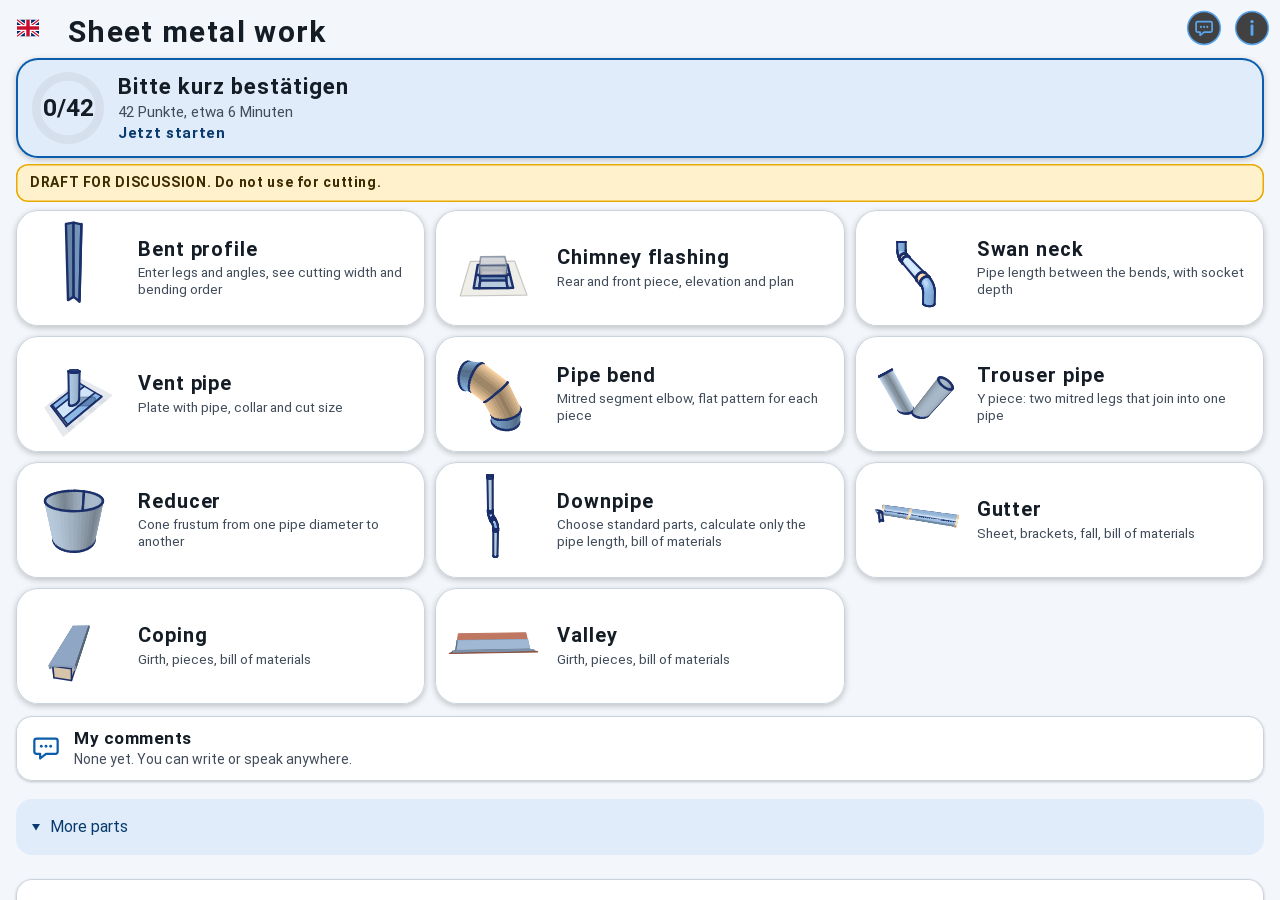
==== commit edee9f22: "Spengler Web: Uebersicht teilt die Hoehe nach Bedarf der Zeichnungen und waechst im Hochformat bis 6" ====
--- a/spengler/index.html
+++ b/spengler/index.html
@@ -2,7 +2,7 @@
 <html lang="de">
 <head>
 <meta charset="utf-8">
-<meta name="viewport" content="width=device-width, initial-scale=1, maximum-scale=1, viewport-fit=cover">
+<meta name="viewport" content="width=device-width, initial-scale=1, viewport-fit=cover">
 <meta name="color-scheme" content="light">
 <meta name="theme-color" content="#F3F6FA">
 <meta name="apple-mobile-web-app-capable" content="yes">
--- a/spengler/app.css
+++ b/spengler/app.css
@@ -9,10 +9,11 @@
   --vh: 100dvh; --ime: 0px;
 }
 * { box-sizing: border-box; -webkit-tap-highlight-color: transparent; }
-html, body { margin: 0; height: 100%; background: var(--bg); color: var(--text); font-family: Roboto, system-ui, sans-serif; font-size: 16px; line-height: 1.265; letter-spacing: .01em; overscroll-behavior: none; -webkit-text-size-adjust: 100%; }
+html, body { margin: 0; height: 100%; background: var(--bg); color: var(--text); font-family: Roboto, system-ui, sans-serif; font-size: 16px; line-height: 1.265; letter-spacing: .01em; overscroll-behavior: none; -webkit-text-size-adjust: 100%; touch-action: manipulation; }
 body { position: fixed; inset: 0; overflow: hidden; -webkit-user-select: none; user-select: none; }
 input, textarea { -webkit-user-select: text; user-select: text; }
 #app { position: absolute; left: 0; top: 0; width: 100%; height: var(--vh); overflow: hidden; background: var(--bg); }
+h1 { margin: 0; font: inherit; letter-spacing: inherit; }
 button { font: inherit; color: inherit; border: 0; background: none; padding: 0; margin: 0; cursor: pointer; text-align: center; touch-action: manipulation; }
 
 /* ---------------------------------------------------------------- Seiten */
@@ -22,7 +23,7 @@
 .inhalt > * { display: block; }
 .mt0 { margin-top: 0 } .mt4 { margin-top: 4px } .mt6 { margin-top: 6px } .mt8 { margin-top: 8px } .mt10 { margin-top: 10px } .mt12 { margin-top: 12px } .mt14 { margin-top: 14px } .mt18 { margin-top: 18px } .mt22 { margin-top: 22px } .mt24 { margin-top: 24px }
 .txt { font-size: 18px; } .fett { font-weight: 700; letter-spacing: .045em; } .grau { color: var(--text2); }
-.titel { line-height: 1.34; font-weight: 700; letter-spacing: .045em; white-space: nowrap; overflow: hidden; color: var(--text); }
+.titel { margin: 0; line-height: 1.34; font-weight: 700; letter-spacing: .045em; white-space: nowrap; overflow: hidden; color: var(--text); }
 
 /* Overlay-Knoepfe oben: Zurueck, Sprache, Info */
 .ov { position: fixed; z-index: 30; width: 48px; height: 48px; top: calc(var(--si-top) + 4px); display: flex; align-items: center; justify-content: center; }
@@ -70,13 +71,17 @@
 
 /* ---------------------------------------------------------------- Start */
 .kachel { display: flex; background: #fff; border-radius: 22px; box-shadow: inset 0 0 0 1px var(--linie), 0 2px 6px rgba(0,0,0,.22); text-align: left; width: 100%; transform: scale(1); transition: transform .26s cubic-bezier(.34,2.2,.64,1); position: relative; overflow: hidden; }
+.homeraster { display: grid; grid-template-columns: minmax(0, 1fr); gap: 8px; }
+@media (min-width: 700px) { .homeraster { grid-template-columns: repeat(2, minmax(0, 1fr)); gap: 10px; } }
+@media (min-width: 1100px) { .homeraster { grid-template-columns: repeat(3, minmax(0, 1fr)); } }
 .kachel.druck { transform: scale(.965); transition: transform .11s linear; }
-.kachel.gross { align-items: center; padding: 10px 14px 10px 10px; }
-.kachel .rahmen { width: 132px; height: 132px; flex: none; background: #fff; border-radius: 16px; overflow: hidden; position: relative; pointer-events: none; }
+.kachel.gross { align-items: center; padding: 8px 14px 8px 8px; }
+.kachel .rahmen { width: 100px; height: 100px; flex: none; background: #fff; border-radius: 16px; overflow: hidden; position: relative; pointer-events: none; }
 .kachel .rahmen canvas { display: block; width: 100%; height: 100%; }
 .kachel .tk { flex: 1 1 0; min-width: 0; margin-left: 14px; }
 .kachel .tname { font-weight: 700; letter-spacing: .045em; font-size: 26px; white-space: nowrap; overflow: hidden; }
-.kachel .tinfo { font-size: 14px; color: var(--text2); margin-top: 4px; display: -webkit-box; -webkit-line-clamp: 3; -webkit-box-orient: vertical; overflow: hidden; }
+.kachel.gross .tname { font-size: 20px; line-height: 1.18; white-space: normal; overflow: visible; }
+.kachel .tinfo { font-size: 13.5px; color: var(--text2); margin-top: 3px; display: -webkit-box; -webkit-line-clamp: 2; -webkit-box-orient: vertical; overflow: hidden; }
 .kachel.klein { flex-direction: column; align-items: center; padding: 16px 10px; text-align: center; }
 .kachel.klein .sym { width: 92px; height: 92px; } .kachel.klein .tname { font-size: 20px; margin-top: 8px; white-space: normal; text-align: center; width: 100%; }
 .kachel.folgt { padding-bottom: 14px !important; background: #ECF0F5; box-shadow: inset 0 0 0 1px var(--linie); border-radius: 18px; flex-direction: column; align-items: center; padding: 12px 4px; }
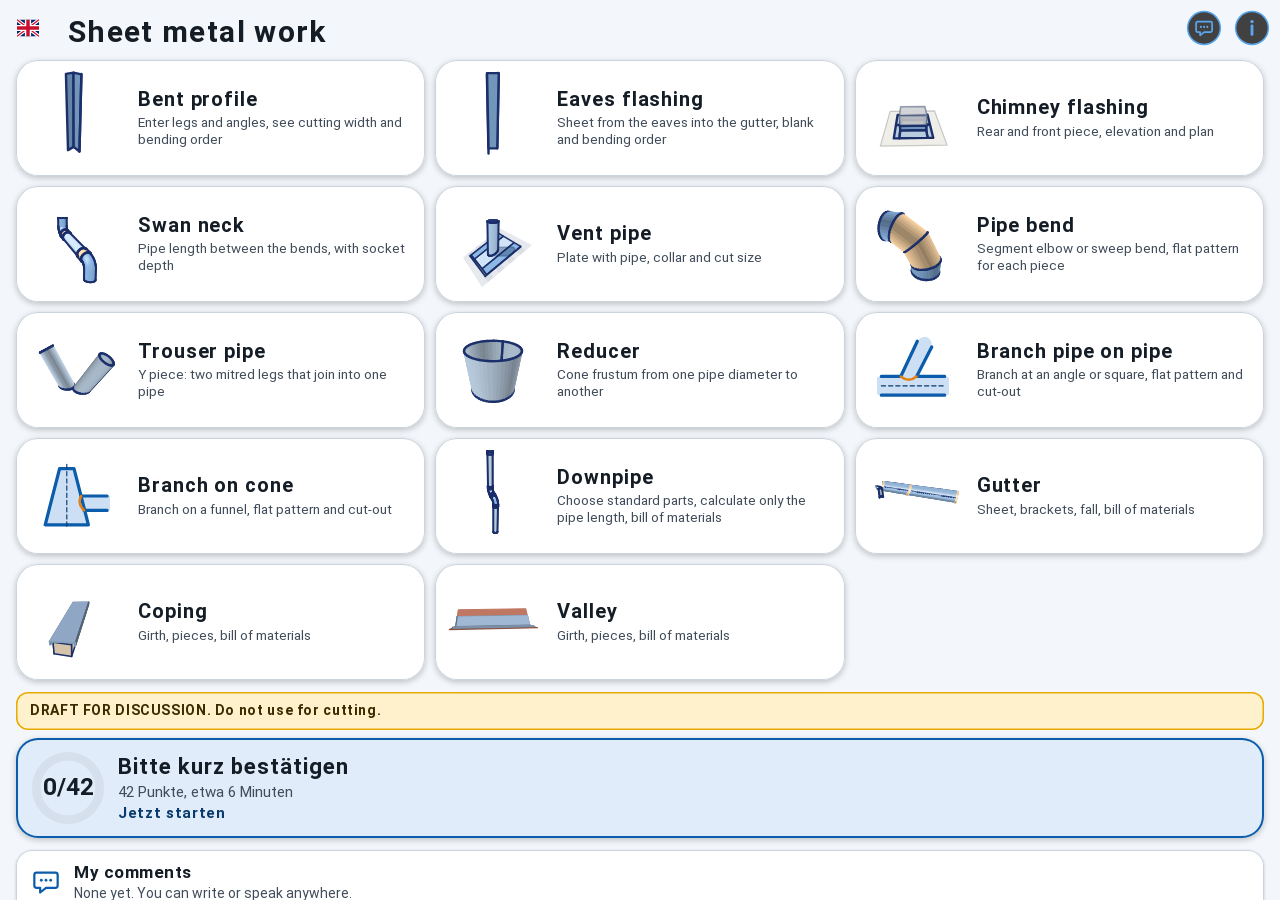
==== commit 0fd23777: "Spengler Web: Abzweig Rohr auf Rohr und Abzweig am Kegel (Abwicklung Stutzen, Ausschnitt, 12 Mantell" ====
--- a/spengler/index.html
+++ b/spengler/index.html
@@ -52,6 +52,7 @@
 <script defer src="alt.js"></script>
 <script defer src="weitere.js"></script>
 <script defer src="rohr.js"></script>
+<script defer src="abzweig.js"></script>
 <script defer src="kaminaltblatt.js"></script>
 <script defer src="kaminalt.js"></script>
 <script defer src="verteiler.js"></script>
--- a/spengler/app.css
+++ b/spengler/app.css
@@ -269,3 +269,20 @@
 .kmweg { margin-top: 8px; } .kmweg .knopf { min-height: 48px; font-size: 15px; } .kmausweg { margin-top: 10px; }
 .scrim.km:has(> .dialog), .scrim.km { padding: 0 !important; }
 .kmfuss .kmsenden { flex: 1.7 1 0; }
+
+/* Mass direkt in der Zeichnung eintippen (Alex 11.11.2026) */
+.masseingabe { position: absolute; z-index: 6; box-sizing: border-box; border-radius: 12px; border: 2.5px solid var(--pri); background: #fff; color: var(--text); font: 700 22px/1 Roboto, sans-serif; text-align: center; padding: 0 6px; margin: 0; outline: none; -webkit-appearance: none; appearance: none; box-shadow: 0 6px 18px rgba(8, 58, 110, .28); }
+/* Hauptmasse nur in der Zeichnung (Nils 11.11.2026): Felder zugeklappt, ein Feld mit Fehler zeigt sich von selbst */
+.primreihe:not(.offen) .feld:not(.fehler) { display: none; }
+.primreihe:not(.offen) { margin-top: 0; }
+.primhinweis { display: flex; align-items: center; justify-content: space-between; gap: 10px; font-size: 14px; color: var(--text2); padding: 4px 2px 2px 2px; }
+.primliste { flex: 0 0 auto; height: 34px; padding: 0 14px; border-radius: 17px; border: 1.5px solid var(--feldrand); background: #fff; color: var(--text); font: 700 14px/1 Roboto, sans-serif; }
+.primliste.an { background: var(--pri); border-color: var(--pri); color: #fff; }
+/* Zugeklappte Hinweise (Nils 11.11.2026: super einfach) */
+.klapp { border-radius: 14px; background: rgba(255, 214, 102, .22); border: 1.5px solid rgba(214, 158, 0, .55); }
+.klapp > summary { list-style: none; cursor: pointer; padding: 10px 14px; font: 700 15px/1.25 Roboto, sans-serif; color: rgb(110, 72, 0); display: flex; align-items: center; justify-content: space-between; gap: 8px; }
+.klapp > summary::-webkit-details-marker { display: none; }
+.klapp > summary::after { content: '\25BE'; font-size: 18px; }
+.klapp[open] > summary::after { content: '\25B4'; }
+.klapp > :not(summary) { margin-left: 10px; margin-right: 10px; }
+.klapp > :last-child:not(summary) { margin-bottom: 10px; }
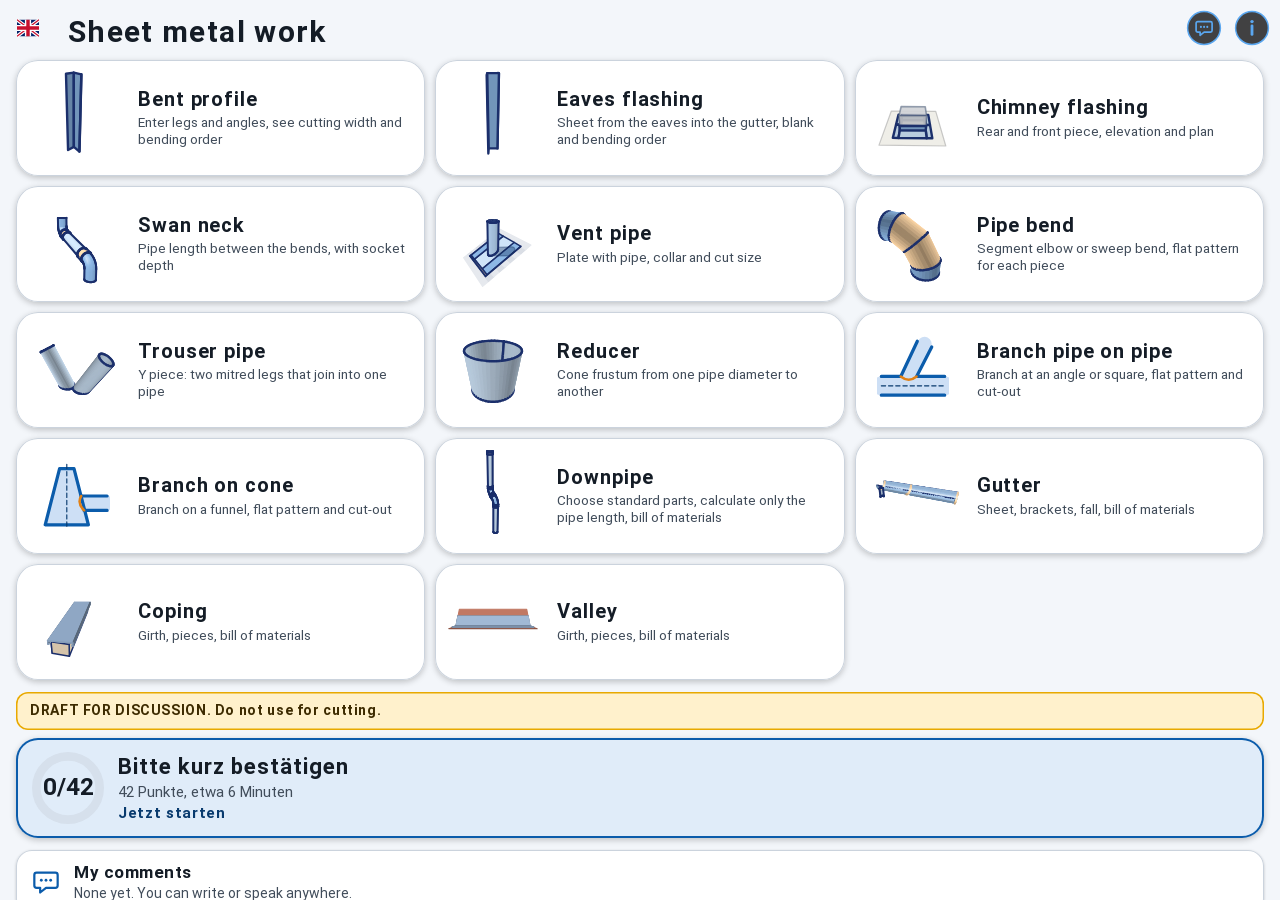
==== commit 592f5adb: "Spengler Web Handy: Masseingabe direkt in der Zeichnung (Eingabeband ueber der Tastatur, Weiter, Abb" ====
--- a/spengler/index.html
+++ b/spengler/index.html
@@ -45,6 +45,7 @@
 <script defer src="neueblatt.js"></script>
 <script defer src="fallrohr.js"></script>
 <script defer src="dialoge.js"></script>
+<script defer src="masse.js"></script>
 <script defer src="skizze.js"></script>
 <script defer src="weitereseite.js"></script>
 <script defer src="neueteile.js"></script>
--- a/spengler/app.css
+++ b/spengler/app.css
@@ -286,3 +286,42 @@
 .klapp[open] > summary::after { content: '\25B4'; }
 .klapp > :not(summary) { margin-left: 10px; margin-right: 10px; }
 .klapp > :last-child:not(summary) { margin-bottom: 10px; }
+
+/* Eingabeband fuer Masse direkt in der Zeichnung (12.11.2026) */
+.mband { position: fixed; z-index: 130; box-sizing: border-box; background: #fff; box-shadow: 0 -4px 16px rgba(8, 40, 80, .28), inset 0 1px 0 var(--linie); padding: 6px 10px 6px; display: flex; flex-direction: column; gap: 6px; }
+.mb-kopf { display: flex; align-items: center; gap: 8px; min-height: 44px; }
+.mb-texte { flex: 1 1 0; min-width: 0; }
+.mb-name { font: 700 16px/1.2 Roboto, sans-serif; color: var(--text); overflow: hidden; text-overflow: ellipsis; white-space: nowrap; }
+.mband.fehler .mb-name { color: #B00020; white-space: normal; font-size: 15px; }
+.mb-erg { font: 400 14px/1.25 Roboto, sans-serif; color: var(--text2); overflow: hidden; text-overflow: ellipsis; white-space: nowrap; }
+.mb-zeile { display: flex; align-items: stretch; gap: 6px; }
+.mb-k { flex: none; min-height: 52px; min-width: 48px; border-radius: 14px; background: var(--tonal); color: var(--pri); font: 700 17px/1 Roboto, sans-serif; padding: 0 12px; }
+.mb-zur { min-width: 48px; font-size: 28px; padding: 0; }
+.mb-x { min-height: 44px; min-width: 44px; padding: 0; font-size: 20px; background: transparent; color: var(--text2); }
+.mb-fertig { background: var(--pri); color: #fff; }
+.mb-feld { flex: 1 1 0; min-width: 0; position: relative; display: flex; align-items: center; }
+.mb-input { width: 100%; box-sizing: border-box; height: 52px; border-radius: 14px; border: 2.5px solid var(--pri); background: #fff; color: var(--text); font: 700 26px/1 Roboto, sans-serif; text-align: center; padding: 0 34px 0 8px; margin: 0; outline: none; -webkit-appearance: none; appearance: none; }
+.mband.fehler .mb-input { border-color: #B00020; background: #FFF3F4; }
+.mb-einheit { position: absolute; right: 10px; top: 50%; transform: translateY(-50%); font: 400 14px/1 Roboto, sans-serif; color: var(--text2); pointer-events: none; }
+.mband.quer { flex-direction: column; box-shadow: -4px 0 16px rgba(8, 40, 80, .22), inset 1px 0 0 var(--linie); padding: 8px 10px; gap: 8px; justify-content: center; }
+.mband.quer .mb-zeile { display: grid; grid-template-columns: 1fr 1fr; grid-template-areas: "f f" "z v" "e e"; gap: 6px; }
+.mband.quer .mb-feld { grid-area: f; } .mband.quer .mb-zur { grid-area: z; min-height: 44px; } .mband.quer .mb-vor { grid-area: v; min-height: 44px; } .mband.quer .mb-fertig { grid-area: e; min-height: 44px; }
+.mband.quer .mb-input { height: 48px; }
+.mband.wackel { animation: wackel .28s; }
+@keyframes wackel { 0%, 100% { transform: translateX(0); } 25% { transform: translateX(-6px); } 75% { transform: translateX(6px); } }
+.mundo { position: fixed; left: 12px; right: 12px; z-index: 131; display: flex; align-items: center; justify-content: space-between; gap: 10px; background: #151515; color: #fff; border-radius: 14px; padding: 4px 6px 4px 16px; font: 400 15px/1.2 Roboto, sans-serif; box-shadow: 0 4px 14px rgba(0, 0, 0, .3); }
+.mu-k { min-height: 44px; padding: 0 14px; border-radius: 10px; color: #8EC5FF; font: 700 15px/1 Roboto, sans-serif; background: transparent; }
+body.eingabe .ov { display: none; }
+.sk.kompakt .skscroll { overscroll-behavior: contain; }
+.sk.quer.kompakt .skrechts { display: none; }
+.sk.quer.kompakt .skkopf { flex: 1 1 0; }
+.ovbalken { position: fixed; z-index: 29; left: 0; right: 0; top: 0; height: calc(var(--si-top) + 62px); pointer-events: none; opacity: 0; transition: opacity .12s; background: linear-gradient(var(--bg) 84%, rgba(243, 246, 250, 0)); }
+.ovbalken.an { opacity: 1; }
+body.eingabe .ovbalken { display: none; }
+.sk.quer.kompakt .reiterzeile { display: none; }
+/* Handy: Touchziele mindestens 44 px (Audit 12.11.2026, Befund 17) */
+.feld input, .feld textarea { height: 48px; }
+.primliste { height: 44px; border-radius: 22px; }
+.kipp button { height: 44px; min-width: 54px; }
+.kmlink { min-height: 44px; }
+.sk.quer:not(.kompakt) .skrechts > .skscroll { margin-top: 52px; }
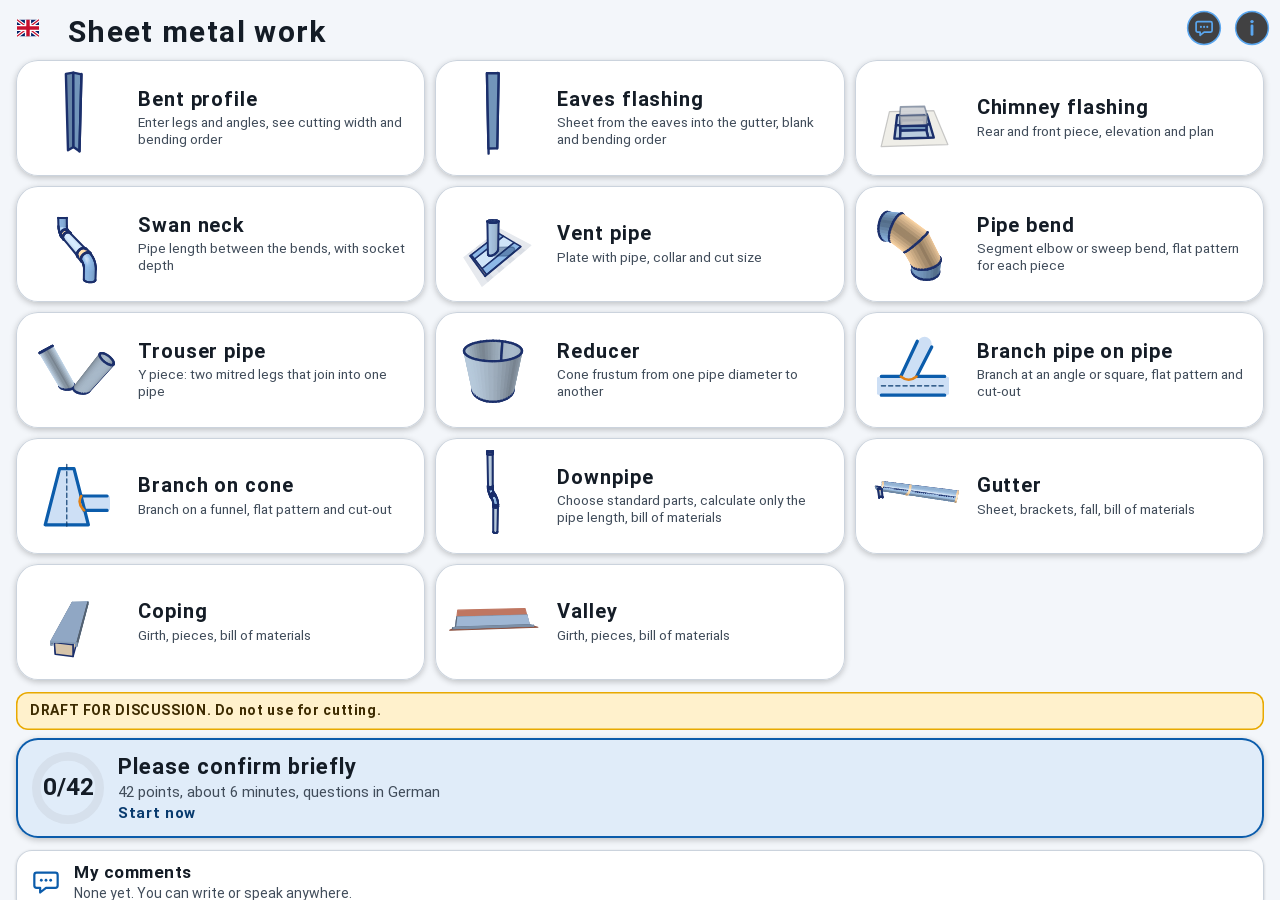
==== commit 0e077885: "Englisch: Materialliste, Quellen, Annahmen, Hinweise und Werkstoffnamen ohne deutsche Saetze (en_tex" ====
--- a/spengler/index.html
+++ b/spengler/index.html
@@ -42,6 +42,8 @@
 <script defer src="basis.js"></script>
 <script defer src="blatt.js"></script>
 <script defer src="normteile.js"></script>
+<script defer src="en_daten.js"></script>
+<script defer src="en_text.js"></script>
 <script defer src="neueblatt.js"></script>
 <script defer src="fallrohr.js"></script>
 <script defer src="dialoge.js"></script>
--- a/spengler/app.css
+++ b/spengler/app.css
@@ -98,7 +98,9 @@
 .skkopf { display: flex; flex-direction: column; padding: 2px 12px 6px; background: var(--bg); flex: none; min-height: 0; }
 .sk.quer .skkopf { flex: 1.25 1 0; }
 .sktitel { height: 58px; flex: none; padding: 0 156px 0 56px; display: flex; align-items: center; font-weight: 700; letter-spacing: .045em; font-size: 22px; white-space: nowrap; }
-.reiterzeile { height: 52px; flex: none; display: flex; align-items: center; }
+.reiterzeile { height: 52px; flex: none; display: flex; align-items: center; gap: 6px; }
+.reiterzeile .chip + .chip { margin-left: 0; }
+.reiterzeile .pdfknopf + .pdfknopf { margin-left: 0; }
 .reiterzeile .chip { padding: 0 clamp(3px, 1.1vw, 8px); font-size: clamp(12.5px, 3.6vw, 15px); }
 .chip[style*="flex"] { white-space: normal; line-height: 1.15; }
 .sk.quer .reiterzeile { padding-left: 60px; }
@@ -149,9 +151,13 @@
 .info a, .info .ilink { color: #5AA7F0; font-weight: 700; letter-spacing: .045em; font-size: 15px; display: block; padding: 8px 0; text-decoration: none; text-align: left; }
 .info .iok { display: block; margin-left: auto; padding: 10px 24px; color: #5AA7F0; font-weight: 700; letter-spacing: .045em; font-size: 14px; }
 .vollbild { position: fixed; left: 0; top: 0; right: 0; bottom: 0; z-index: 120; background: #fff; touch-action: none; }
-.vollbild canvas { position: absolute; inset: 0; width: 100%; height: 100%; display: block; }
-.vollbild .zu { position: absolute; top: 28px; right: calc(var(--si-right) + 12px); width: 56px; height: 56px; border-radius: 28px; background: var(--tonal); color: var(--pri); font-size: 22px; }
-.vollbild .tipp { position: absolute; bottom: 0; padding-bottom: calc(16px + env(safe-area-inset-bottom, 0px)); left: 0; right: 0; text-align: center; font-size: 13px; color: var(--text2); pointer-events: none; animation: tippaus .6s ease 4s forwards; }
+.vbinnen { position: absolute; left: 0; top: 0; right: 0; bottom: 0; display: flex; flex-direction: column; }
+.vbkopf { flex: none; display: flex; align-items: center; gap: 10px; box-sizing: border-box; min-height: 64px; padding: calc(var(--si-top) + 4px) calc(var(--si-right) + 10px) 4px calc(var(--si-left) + 16px); background: #fff; border-bottom: 1px solid var(--tonal); }
+.vbfeld { flex: 1 1 0; min-height: 0; position: relative; overflow: hidden; }
+.vbfeld canvas { position: absolute; left: 0; top: 0; width: 100%; height: 100%; display: block; }
+.vollbild .zu { flex: none; width: 52px; height: 52px; border-radius: 26px; background: var(--tonal); color: var(--pri); font-size: 22px; margin-left: auto; }
+.vollbild .tipp { flex: 1 1 0; min-width: 0; font-size: 14px; line-height: 1.25; color: var(--text2); pointer-events: none; }
+@media (orientation: landscape) and (max-height: 600px) { .vbkopf { min-height: 56px; } .vollbild .zu { width: 44px; height: 44px; } .vollbild .tipp { font-size: 12px; } }
 @keyframes tippaus { to { opacity: 0; } }
 .vorschau { position: fixed; inset: 0; z-index: 120; background: var(--bg); display: flex; flex-direction: column; padding: var(--si-top) var(--si-right) var(--si-bottom) var(--si-left); }
 .vorschau .vs { flex: 1 1 0; overflow: auto; background: #D0D6DE; -webkit-overflow-scrolling: touch; }
@@ -303,10 +309,26 @@
 .mb-input { width: 100%; box-sizing: border-box; height: 52px; border-radius: 14px; border: 2.5px solid var(--pri); background: #fff; color: var(--text); font: 700 26px/1 Roboto, sans-serif; text-align: center; padding: 0 34px 0 8px; margin: 0; outline: none; -webkit-appearance: none; appearance: none; }
 .mband.fehler .mb-input { border-color: #B00020; background: #FFF3F4; }
 .mb-einheit { position: absolute; right: 10px; top: 50%; transform: translateY(-50%); font: 400 14px/1 Roboto, sans-serif; color: var(--text2); pointer-events: none; }
-.mband.quer { flex-direction: column; box-shadow: -4px 0 16px rgba(8, 40, 80, .22), inset 1px 0 0 var(--linie); padding: 8px 10px; gap: 8px; justify-content: center; }
-.mband.quer .mb-zeile { display: grid; grid-template-columns: 1fr 1fr; grid-template-areas: "f f" "z v" "e e"; gap: 6px; }
-.mband.quer .mb-feld { grid-area: f; } .mband.quer .mb-zur { grid-area: z; min-height: 44px; } .mband.quer .mb-vor { grid-area: v; min-height: 44px; } .mband.quer .mb-fertig { grid-area: e; min-height: 44px; }
-.mband.quer .mb-input { height: 48px; }
+/* Zahlenblock im Band (Runde 3): grosse Tasten, im Querformat Spalte rechts mit Block, Weiter, Fertig */
+.mb-pad { display: grid; grid-template-columns: repeat(4, 1fr); gap: 6px; }
+.mb-pad[hidden] { display: none; }
+.mb-t { min-height: 52px; min-width: 0; padding: 0; border-radius: 14px; background: #EEF3F9; color: var(--text); font: 700 24px/1 Roboto, sans-serif; touch-action: manipulation; user-select: none; -webkit-user-select: none; }
+.mb-t:active { background: var(--tonal); }
+.mb-t-loe, .mb-t-komma { background: var(--tonal); color: var(--pri); }
+.mb-pad-k { display: none; min-height: 44px; min-width: 52px; padding: 0 8px; font-size: 16px; background: transparent; color: var(--pri); }
+.mband .mb-pad-k { display: inline-block; }
+.mband.padfest .mb-pad-k { display: none; }
+.mband.quer { display: grid; grid-template-columns: 1fr 1.25fr 1.25fr; grid-template-rows: auto auto minmax(0, 1fr) auto; grid-template-areas: "k k k" "f f f" "p p p" "z v e"; gap: 5px; padding: 6px 10px; justify-content: stretch; align-content: stretch; }
+.mband.quer .mb-kopf { grid-area: k; min-height: 36px; }
+.mband.quer .mb-kopf .mb-pad-k, .mband.quer .mb-x { min-height: 36px; }
+.mband.quer .mb-zeile { display: contents; }
+.mband.quer .mb-feld { grid-area: f; } .mband.quer .mb-zur { grid-area: z; } .mband.quer .mb-vor { grid-area: v; } .mband.quer .mb-fertig { grid-area: e; }
+.mband.quer .mb-pad { grid-area: p; grid-template-rows: repeat(3, minmax(30px, 1fr)); gap: 5px; }
+.mband.quer .mb-t { min-height: 30px; font-size: 22px; border-radius: 10px; }
+.mband.quer .mb-input { height: 44px; font-size: 24px; }
+.mband.quer .mb-zur, .mband.quer .mb-vor, .mband.quer .mb-fertig { min-height: 42px; padding: 0 4px; font-size: 16px; }
+.mband.quer:not(.pad) { grid-template-rows: auto auto auto; grid-template-areas: "k k k" "f f f" "z v e"; align-content: center; }
+.mband.quer .mb-name { font-size: 14px; } .mband.quer .mb-erg { font-size: 13px; }
 .mband.wackel { animation: wackel .28s; }
 @keyframes wackel { 0%, 100% { transform: translateX(0); } 25% { transform: translateX(-6px); } 75% { transform: translateX(6px); } }
 .mundo { position: fixed; left: 12px; right: 12px; z-index: 131; display: flex; align-items: center; justify-content: space-between; gap: 10px; background: #151515; color: #fff; border-radius: 14px; padding: 4px 6px 4px 16px; font: 400 15px/1.2 Roboto, sans-serif; box-shadow: 0 4px 14px rgba(0, 0, 0, .3); }
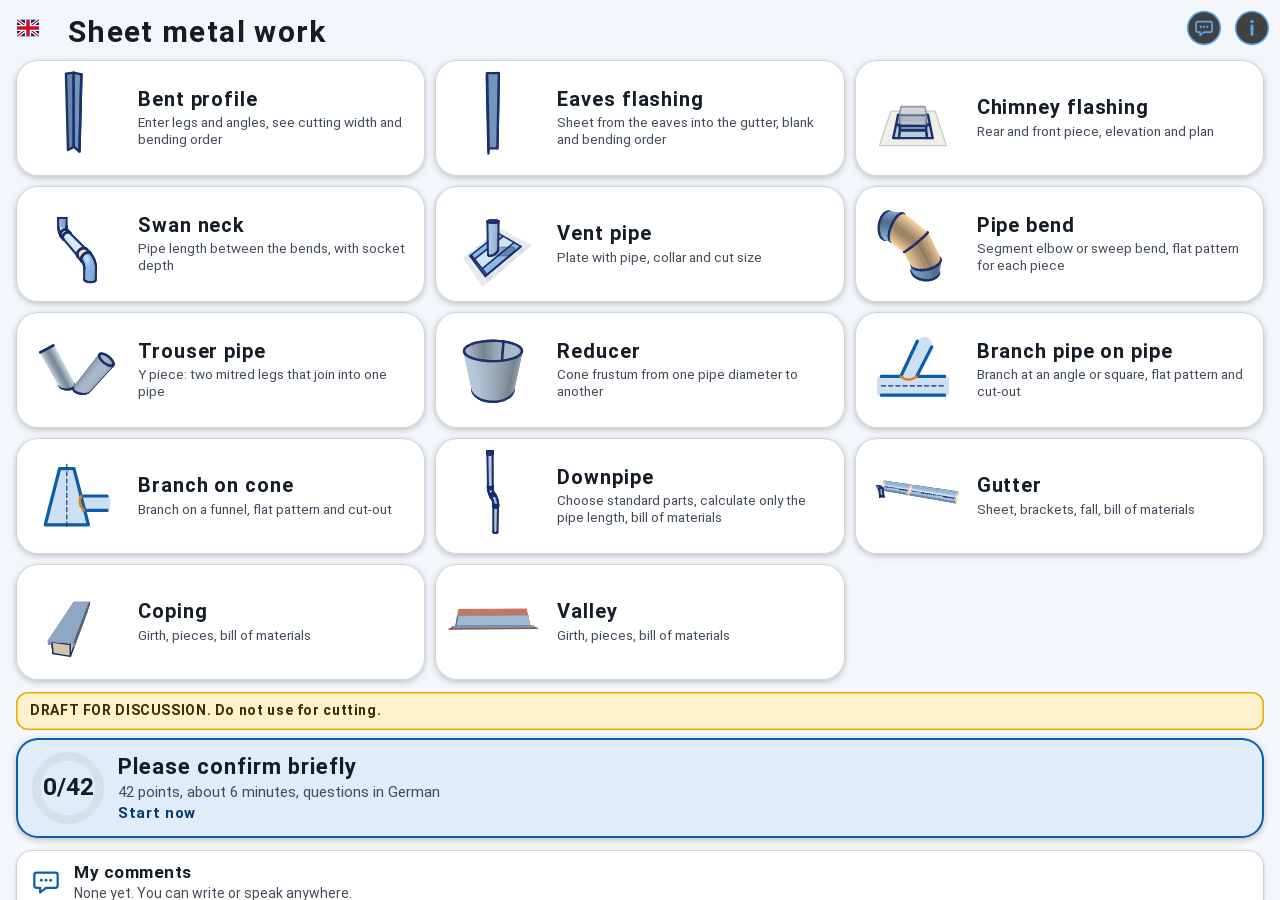
==== commit e1349057: "DXF der Abwicklung nachgeruestet: Dachrinne, Mauerabdeckung, Kehle, Dunstrohr (Stutzen), Rohrbogen, " ====
--- a/spengler/index.html
+++ b/spengler/index.html
@@ -44,6 +44,7 @@
 <script defer src="normteile.js"></script>
 <script defer src="en_daten.js"></script>
 <script defer src="en_text.js"></script>
+<script defer src="dxfteile.js"></script>
 <script defer src="neueblatt.js"></script>
 <script defer src="fallrohr.js"></script>
 <script defer src="dialoge.js"></script>
